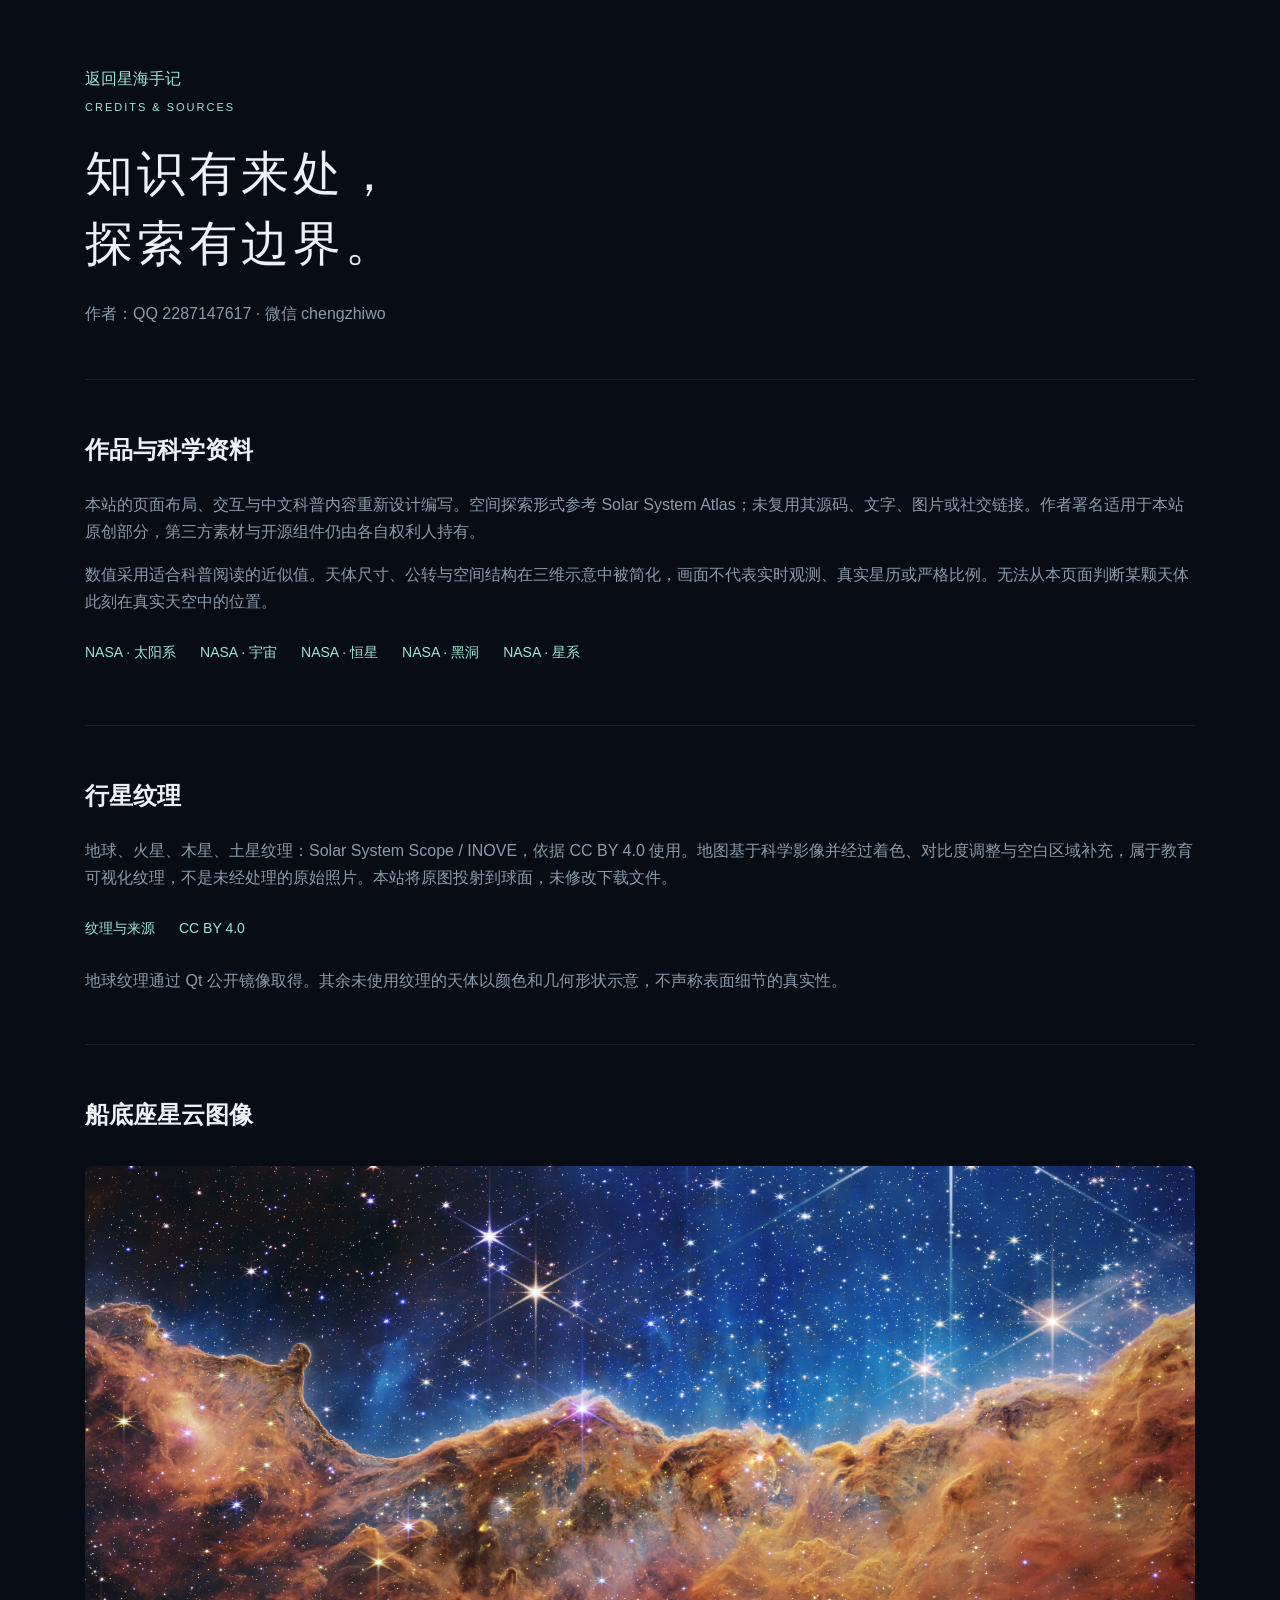
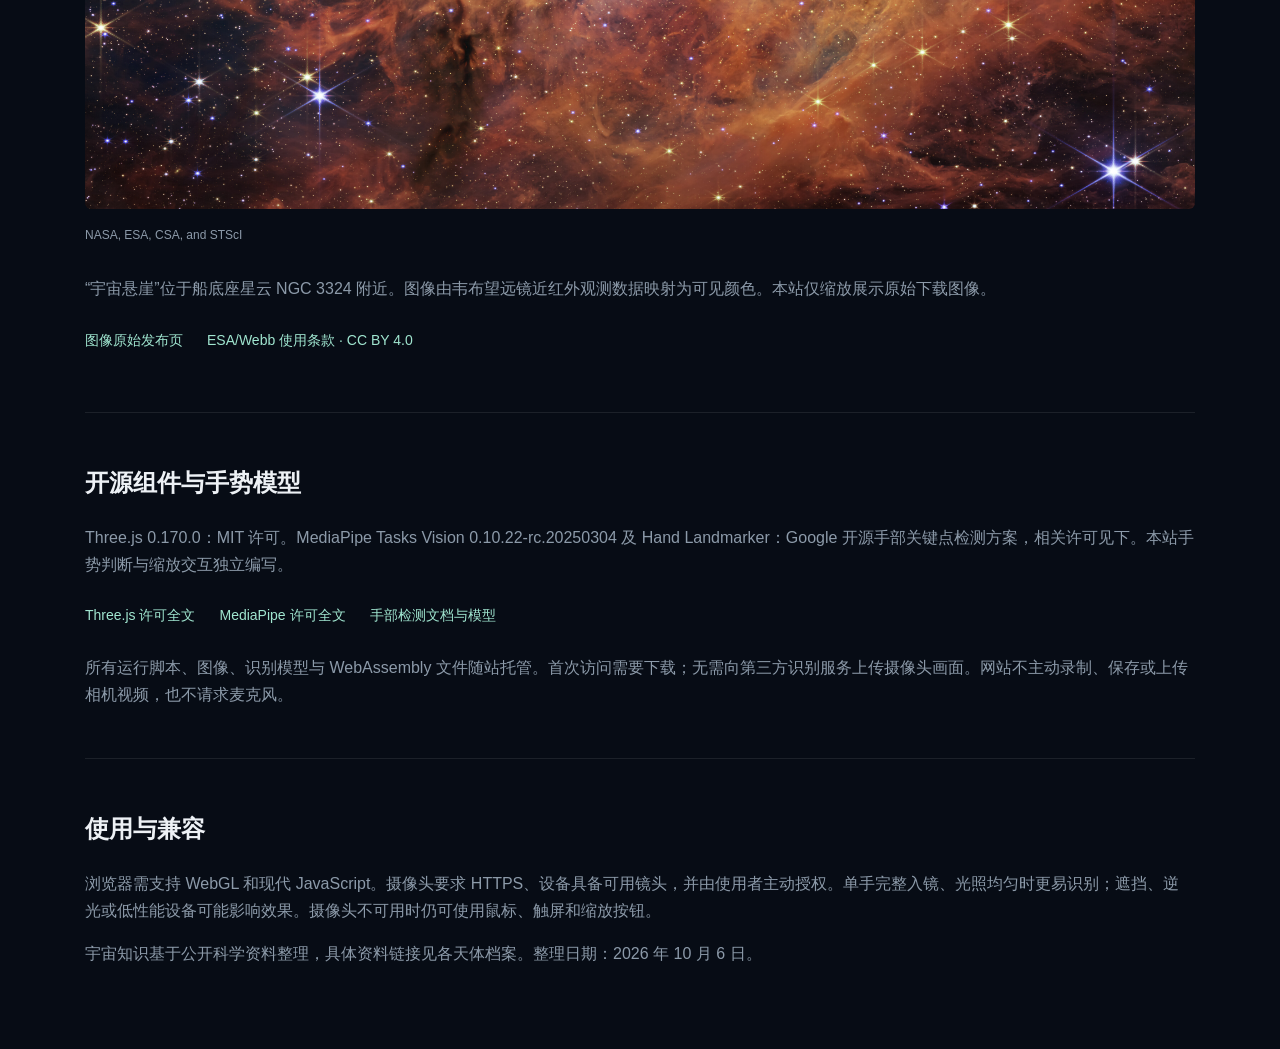
==== credits.html @ a7c23c56 "Publish Xinghai original universe explorer" ====
<!doctype html><html lang="zh-CN"><head><meta charset="utf-8"><meta name="viewport" content="width=device-width,initial-scale=1"><title>资料与许可 · 星海手记</title><link rel="stylesheet" href="./style.css"><link rel="stylesheet" href="./refinements.css"></head><body><main class="page"><a href="./">返回星海手记</a><div class="page-intro"><span class="eyebrow">CREDITS & SOURCES</span><h1>知识有来处，<br>探索有边界。</h1><p>作者：QQ 2287147617 · 微信 chengzhiwo</p></div><section class="sources"><h2>作品与科学资料</h2><p>本站的页面布局、交互与中文科普内容重新设计编写。空间探索形式参考 Solar System Atlas；未复用其源码、文字、图片或社交链接。作者署名适用于本站原创部分，第三方素材与开源组件仍由各自权利人持有。</p><p>数值采用适合科普阅读的近似值。天体尺寸、公转与空间结构在三维示意中被简化，画面不代表实时观测、真实星历或严格比例。无法从本页面判断某颗天体此刻在真实天空中的位置。</p><a href="https://science.nasa.gov/solar-system/" target="_blank" rel="noopener">NASA · 太阳系</a><a href="https://science.nasa.gov/universe/" target="_blank" rel="noopener">NASA · 宇宙</a><a href="https://science.nasa.gov/universe/stars/" target="_blank" rel="noopener">NASA · 恒星</a><a href="https://science.nasa.gov/universe/black-holes/" target="_blank" rel="noopener">NASA · 黑洞</a><a href="https://science.nasa.gov/universe/galaxies/" target="_blank" rel="noopener">NASA · 星系</a></section><section class="sources"><h2>行星纹理</h2><p>地球、火星、木星、土星纹理：Solar System Scope / INOVE，依据 CC BY 4.0 使用。地图基于科学影像并经过着色、对比度调整与空白区域补充，属于教育可视化纹理，不是未经处理的原始照片。本站将原图投射到球面，未修改下载文件。</p><a href="https://www.solarsystemscope.com/textures/" target="_blank" rel="noopener">纹理与来源</a><a href="https://creativecommons.org/licenses/by/4.0/" target="_blank" rel="noopener">CC BY 4.0</a><p>地球纹理通过 Qt 公开镜像取得。其余未使用纹理的天体以颜色和几何形状示意，不声称表面细节的真实性。</p></section><section class="sources"><h2>船底座星云图像</h2><figure class="nebula-photo"><img src="./assets/carina.jpg" alt="韦布近红外观测的宇宙悬崖" loading="lazy"><figcaption>NASA, ESA, CSA, and STScI</figcaption></figure><p>“宇宙悬崖”位于船底座星云 NGC 3324 附近。图像由韦布望远镜近红外观测数据映射为可见颜色。本站仅缩放展示原始下载图像。</p><a href="https://esawebb.org/images/weic2205a/" target="_blank" rel="noopener">图像原始发布页</a><a href="https://esawebb.org/copyright/" target="_blank" rel="noopener">ESA/Webb 使用条款 · CC BY 4.0</a></section><section class="sources"><h2>开源组件与手势模型</h2><p>Three.js 0.170.0：MIT 许可。MediaPipe Tasks Vision 0.10.22-rc.20250304 及 Hand Landmarker：Google 开源手部关键点检测方案，相关许可见下。本站手势判断与缩放交互独立编写。</p><a href="./vendor/THREE-LICENSE.txt">Three.js 许可全文</a><a href="./vendor/MEDIAPIPE-LICENSE.txt">MediaPipe 许可全文</a><a href="https://ai.google.dev/edge/mediapipe/solutions/vision/hand_landmarker" target="_blank" rel="noopener">手部检测文档与模型</a><p>所有运行脚本、图像、识别模型与 WebAssembly 文件随站托管。首次访问需要下载；无需向第三方识别服务上传摄像头画面。网站不主动录制、保存或上传相机视频，也不请求麦克风。</p></section><section class="sources"><h2>使用与兼容</h2><p>浏览器需支持 WebGL 和现代 JavaScript。摄像头要求 HTTPS、设备具备可用镜头，并由使用者主动授权。单手完整入镜、光照均匀时更易识别；遮挡、逆光或低性能设备可能影响效果。摄像头不可用时仍可使用鼠标、触屏和缩放按钮。</p><p>宇宙知识基于公开科学资料整理，具体资料链接见各天体档案。整理日期：2026 年 10 月 6 日。</p></section></main></body></html>
---- style.css ----
@import url('data:text/css,');
:root{color-scheme:dark;--bg:#070c15;--panel:#0b1320;--line:#ffffff16;--text:#edf1f5;--muted:#8c9aa9;--mint:#a0e6d0;--serif:Georgia,'Songti SC','SimSun',serif}*{box-sizing:border-box}body{margin:0;background:var(--bg);color:var(--text);font:16px/1.7 'Segoe UI','Microsoft YaHei',sans-serif}button,input{font:inherit}button,a{touch-action:manipulation}button{cursor:pointer;color:inherit;border:0;background:none}a{color:var(--mint);text-decoration:none}button:focus-visible,a:focus-visible,input:focus-visible{outline:2px solid var(--mint);outline-offset:5px}button:hover{color:var(--mint)}button:disabled{opacity:.55;cursor:wait}[hidden]{display:none!important}.skip{position:fixed;left:20px;top:-100px;z-index:30;background:#173f3b;padding:10px}.skip:focus{top:10px}header{height:94px;display:flex;align-items:center;justify-content:space-between;padding:0 3.3%;border-bottom:1px solid var(--line);gap:24px}.brand{display:flex;align-items:center;gap:14px;color:var(--text);font-size:21px;letter-spacing:3px;font-weight:600}.brand-icon{font-size:43px;color:var(--mint);font-weight:400}.brand small{display:block;letter-spacing:2px;font-size:10px;color:var(--muted);line-height:1.2}.brand:hover{color:var(--mint)}nav{display:flex;align-self:stretch;gap:34px}.nav{position:relative;padding:0 4px;font-size:14px;color:var(--muted)}.nav.active{color:var(--mint)}.nav.active:after{content:'';position:absolute;bottom:0;left:0;right:0;height:2px;background:var(--mint)}.quiet{font-size:14px;color:var(--muted)}.quiet span{padding-left:12px}.view{display:none}.view.active{display:block}.explorer{display:grid;grid-template-columns:185px minmax(300px,1fr) 295px;min-height:660px;height:calc(100svh - 199px);max-height:880px}.chapters{padding:35px 20px 28px 28px;border-right:1px solid var(--line);display:flex;flex-direction:column}.eyebrow{font-size:11px;letter-spacing:2px;color:var(--muted);font-weight:500}.chapters>.eyebrow{padding:0 6px;margin-bottom:24px}.chapter{text-align:left;padding:16px 12px;margin:2px -6px;border-left:2px solid transparent;font-size:15px}.chapter>span{display:block;font:12px/2 monospace;color:#607386}.chapter small{display:block;color:var(--muted);font-size:11px;padding-top:5px}.chapter.active{color:var(--mint);border-left-color:var(--mint);background:linear-gradient(90deg,#a0e6d009,transparent)}.side-foot{margin-top:auto;padding:40px 0 0 6px}.side-foot p{color:var(--muted);font-size:12px;line-height:2}.side-foot .eyebrow{font-size:8px;letter-spacing:1px}.tiny-orbit{color:var(--mint);font-size:28px}.universe{position:relative;min-width:0;overflow:hidden;background:radial-gradient(ellipse at 50% 45%,#14223966,transparent 70%)}#space{position:absolute;inset:0;touch-action:none}#space canvas{width:100%;height:100%;display:block}#sceneLoading{position:absolute;inset:40% 0;text-align:center;color:var(--muted);font-size:14px}.scene-top{position:absolute;top:30px;left:30px;right:30px;z-index:2;display:flex;justify-content:space-between;gap:14px;pointer-events:none}.model-tag{font-size:10px;color:#798b9b}.scene-title{position:absolute;left:34px;bottom:116px;pointer-events:none;z-index:2}.scene-title .eyebrow{color:var(--mint);font-size:12px;letter-spacing:5px}.scene-title h1{font:48px/1.3 var(--serif);letter-spacing:8px;margin:10px 0 14px}.scene-title p{font-size:13px;color:#9dabb9;margin:0;max-width:380px}.scene-controls{position:absolute;bottom:53px;left:34px;display:flex;align-items:center;gap:10px;border:1px solid #ffffff20;background:#08101dd9;border-radius:7px;padding:6px 8px;font-size:12px}.scene-controls button{padding:3px 10px;font-size:12px}.scene-controls button:first-child,.scene-controls button:nth-child(3){font-size:20px;line-height:1}.scene-controls span{color:var(--muted);font-family:monospace}.scene-controls .divider{height:16px;width:1px;background:var(--line);margin:0 2px}.scene-hint{position:absolute;bottom:23px;left:34px;font-size:10px;color:#667788}.details{padding:32px 28px 24px 24px;border-left:1px solid var(--line);display:flex;flex-direction:column;background:#0a111a88}.detail-heading{display:flex;justify-content:space-between;color:var(--muted);font-size:10px}.details h2{font:24px/1.6 var(--serif);margin:24px 0 12px;letter-spacing:1px}.details>p{font-size:13px;line-height:1.95;color:var(--muted);margin:0 0 18px}.facts{display:grid;gap:0}.fact{padding:10px 0;border-bottom:1px solid var(--line);display:flex;align-items:center;justify-content:space-between;gap:16px}.fact span{font-size:11px;color:var(--muted)}.fact strong{font-size:16px;font-weight:400;font-family:Georgia,'Microsoft YaHei',serif}.text-link{font-size:12px;color:var(--mint);padding:18px 0;text-align:left;display:flex;justify-content:space-between}.gesture-card{border:1px solid #a0e6d025;padding:18px 16px;margin-top:auto;border-radius:8px;background:linear-gradient(130deg,#15312e55,#0b1420)}.gesture-title{display:flex;gap:8px;align-items:center}.gesture-title>span:first-child{font-size:18px}.gesture-title strong{font-size:12px;font-weight:500}.badge{font-size:9px;color:var(--mint);margin-left:auto;border:1px solid #a0e6d030;border-radius:3px;padding:1px 4px}.gesture-card p{font-size:11px;line-height:1.9;color:var(--muted);margin:12px 0}.primary{width:100%;border-radius:4px;background:var(--mint);color:#102920;padding:11px;font-size:12px;font-weight:600;transition:background .2s}.primary:hover{background:#c1f5e5;color:#081611}.gesture-card small{display:block;text-align:center;font-size:9px;color:#778b8d;margin-top:10px}.object-dock{display:flex;align-items:center;gap:25px;height:105px;border-top:1px solid var(--line);border-bottom:1px solid var(--line);padding:0 35px}.dock-label{font-size:11px;color:var(--muted);min-width:120px}.object-dock>div{display:flex;gap:9px;overflow-x:auto;scrollbar-width:thin;flex:1;padding:10px 0}.object-btn{display:flex;align-items:center;gap:12px;padding:12px 16px;white-space:nowrap;border:1px solid transparent;border-radius:6px;font-size:13px;color:#9cabbc}.object-btn.active{background:#15232d;border-color:#a0e6d02a;color:var(--mint)}.object-btn i{width:21px;height:21px;border-radius:50%;background:var(--body-color);display:block;box-shadow:inset -7px -3px 7px #0009,0 0 12px #ffffff09}.object-btn small{display:block;font:9px/1.5 monospace;color:#61758b;text-align:left;letter-spacing:.5px}.reading{max-width:1200px;margin:auto;padding:62px 45px 72px}.section-label{display:flex;justify-content:space-between;font-size:10px;letter-spacing:2px;color:var(--muted);border-bottom:1px solid var(--line);padding-bottom:22px}.article-head{display:grid;grid-template-columns:1fr 1.4fr;gap:65px;padding:38px 0}.article-head h2{font:34px/1.6 var(--serif);letter-spacing:2px;margin:0}.article-head p{margin:0;color:#a5b2c1;line-height:1.9}.article-columns{display:grid;grid-template-columns:repeat(3,1fr);gap:30px}.article-columns h3{font-size:15px;font-weight:500}.article-columns p{font-size:14px;color:var(--muted);line-height:1.9}.note{border-left:2px solid var(--mint);background:#a0e6d007;padding:16px 22px;margin-top:28px;color:#aebecb;font-size:14px}.article-source{font-size:12px;margin-top:25px;color:var(--muted)}.page{max-width:1200px;margin:auto;padding:65px 45px}.page-intro .eyebrow{color:var(--mint)}.page-intro h1{font:48px/1.45 var(--serif);letter-spacing:4px;margin:20px 0}.page-intro p{color:var(--muted);line-height:1.9}.timeline-event{display:grid;grid-template-columns:190px 1fr;gap:40px;position:relative;padding:36px 0 36px 24px;border-left:1px solid #a0e6d040;margin-left:10px}.timeline-event:before{content:'';position:absolute;left:-4px;top:50px;width:7px;height:7px;border-radius:50%;background:var(--mint)}.timeline-event time{font:24px/1.6 Georgia,serif;color:var(--mint)}.timeline-event h2{font:24px var(--serif);margin:4px 0 15px}.timeline-event p{color:var(--muted);margin:0;line-height:1.9}.search-label{display:block;color:var(--muted);font-size:13px;margin:35px 0}.search-label input{display:block;margin-top:12px;background:#101c29;border:1px solid var(--line);border-radius:5px;color:white;width:100%;padding:15px 20px;font-size:16px}#knowledgeGrid{display:grid;grid-template-columns:repeat(2,1fr);gap:20px}.knowledge-card{border:1px solid var(--line);padding:27px;border-radius:5px;background:#0c1420}.knowledge-card .eyebrow{color:var(--mint)}.knowledge-card h2{font:24px var(--serif);margin:12px 0 20px}.knowledge-card p{font-size:15px;color:var(--muted);line-height:1.9}.knowledge-card details{font-size:14px;color:#aebecb;border-top:1px solid var(--line);padding-top:15px}.knowledge-card summary{cursor:pointer;color:var(--mint)}.sources{margin-top:50px;border-top:1px solid var(--line);padding-top:30px}.sources p{color:var(--muted)}.sources a{display:inline-block;margin:10px 24px 10px 0;font-size:14px}footer{border-top:1px solid var(--line);padding:30px 3.3%;display:flex;justify-content:space-between;gap:24px;font-size:12px;color:var(--muted)}footer small{padding-left:20px;font-size:11px}footer i{padding:0 15px;color:#42596c}dialog{background:#0d1724;color:var(--text);border:1px solid #a0e6d033;border-radius:12px;padding:38px;width:min(560px,calc(100vw - 32px));max-height:90svh;overflow:auto;box-shadow:0 30px 150px #000b}dialog::backdrop{background:#000b;backdrop-filter:blur(8px)}dialog h2{font:30px var(--serif);margin:18px 0}dialog p{color:var(--muted);font-size:14px;line-height:1.9}dialog small{display:block;font-size:11px;color:var(--muted);margin-top:15px}.close{position:absolute;top:12px;right:16px;font-size:25px}.camera-preview{position:relative;aspect-ratio:4/3;background:#050a10;border:1px solid var(--line);border-radius:6px;overflow:hidden}.camera-preview video,.camera-preview canvas{position:absolute;inset:0;width:100%;height:100%;object-fit:cover;transform:scaleX(-1)}#cameraStatus{position:absolute;bottom:12px;left:12px;right:12px;background:#050a10c9;padding:8px 12px;font-size:12px;color:var(--mint);border-radius:4px}.gesture-instructions{display:flex;flex-wrap:wrap;gap:15px;font-size:11px;color:var(--muted);margin:15px 0}#cameraPill{position:fixed;bottom:18px;right:18px;background:#a0e6d0;color:#102920;padding:12px 20px;border-radius:40px;z-index:8;font-size:12px}#toast{position:fixed;bottom:26px;left:50%;transform:translateX(-50%);background:#1c3441;padding:12px 25px;border-radius:6px;z-index:20;display:none;font-size:13px;max-width:90vw}.fallback-image{position:absolute;width:70%;height:50%;object-fit:contain;left:15%;top:10%;opacity:.8}.fallback-message{position:absolute;top:60%;left:10%;right:10%;font-size:13px;color:var(--muted)}@media(min-width:1600px){.explorer{grid-template-columns:220px minmax(300px,1fr) 340px}.details{padding:40px 34px}.details>p{font-size:15px}.fact{padding:15px 0}.gesture-card p{font-size:13px}.scene-title h1{font-size:60px}}@media(max-width:1100px){header{padding:0 24px}.explorer{grid-template-columns:145px minmax(250px,1fr) 260px}.chapters{padding-left:18px;padding-right:12px}.details{padding:25px 18px}.scene-top{left:22px;right:20px;display:block}.model-tag{display:block;margin-top:7px}.scene-title{left:24px}.scene-title h1{font-size:40px}.scene-title p{max-width:260px;font-size:12px}.scene-controls,.scene-hint{left:24px}.badge{display:none}.object-dock{padding:0 20px;gap:12px}.dock-label{min-width:110px}nav{gap:22px}}@media(max-width:780px){header{height:auto;min-height:84px;padding:16px 18px;flex-wrap:wrap;gap:15px}.brand{font-size:18px}.brand-icon{font-size:33px}.brand small{font-size:8px}header nav{order:3;flex-basis:100%;height:40px;justify-content:space-between;gap:15px}.nav{font-size:13px;padding:5px 12px}#aboutBtn{font-size:12px}.explorer{display:flex;flex-wrap:wrap;height:auto;max-height:none;min-height:0}.chapters{order:0;width:100%;flex-direction:row;align-items:stretch;justify-content:space-between;padding:10px 14px;border-right:0;border-bottom:1px solid var(--line)}.chapters>.eyebrow,.side-foot{display:none}.chapter{font-size:12px;padding:8px 10px;margin:0;border-left:0;border-bottom:2px solid transparent}.chapter>span{display:inline;margin-right:7px;font-size:10px}.chapter small{display:none}.chapter.active{border-bottom-color:var(--mint)}.universe{order:1;width:100%;height:590px}.details{order:2;width:100%;border-left:0;border-top:1px solid var(--line);padding:26px 22px;display:block}.details h2{margin-top:15px}.details>p{font-size:14px}.facts{grid-template-columns:repeat(3,1fr);gap:15px}.fact{display:block}.fact span,.fact strong{display:block}.fact strong{margin-top:5px;font-size:17px}.gesture-card{margin-top:10px;padding:20px}.gesture-title strong{font-size:15px}.gesture-card p{font-size:13px}.gesture-card .primary{font-size:14px}.gesture-card small{font-size:11px}.badge{display:block}.object-dock{height:100px;padding:0 15px;position:relative}.dock-label{display:none}.object-btn{padding:12px}.scene-title{bottom:115px;left:24px}.scene-title h1{font-size:43px}.scene-title p{max-width:320px}.scene-controls{font-size:14px}.scene-controls button{font-size:13px}.scene-hint{font-size:11px}.reading{padding:35px 23px}.article-head{grid-template-columns:1fr;gap:20px;padding:28px 0}.article-head h2{font-size:28px}.article-columns{grid-template-columns:1fr;gap:6px}.article-columns p{font-size:15px}.page{padding:35px 23px}.page-intro h1{font-size:35px}.timeline-event{grid-template-columns:1fr;gap:8px;padding:30px 0 30px 22px}.timeline-event:before{top:44px}.timeline-event time{font-size:20px}#knowledgeGrid{grid-template-columns:1fr}.knowledge-card{padding:23px}footer{flex-direction:column;padding:25px 23px;gap:12px}footer small{display:block;padding:7px 0 0}footer i{padding:0 5px}dialog{padding:30px 24px}.gesture-instructions{gap:10px}.section-label{font-size:9px}}@media(prefers-reduced-motion:reduce){*{scroll-behavior:auto!important;transition:none!important}}
---- refinements.css ----
.nebula-photo{margin:30px 0}.nebula-photo img{width:100%;height:auto;border-radius:6px}.nebula-photo figcaption{font-size:12px;color:var(--muted);margin-top:8px}.details>p{font-size:14px}.fact span{font-size:12px}.gesture-title strong{font-size:14px}.gesture-card p{font-size:13px}.gesture-card .primary{font-size:14px}.text-link{font-size:14px}.object-btn{font-size:14px}.chapter small{font-size:12px}.article-columns p{font-size:16px}.gesture-card small{font-size:11px}.scene-title p{font-size:14px}.scene-controls button{font-size:14px}.badge{display:none}.details h2{font-size:23px}.knowledge-card p{font-size:16px}.camera-preview video{object-fit:fill}@media(max-width:780px){.fact strong{font-size:16px}.scene-title p{font-size:13px}.scene-controls button{font-size:13px}}
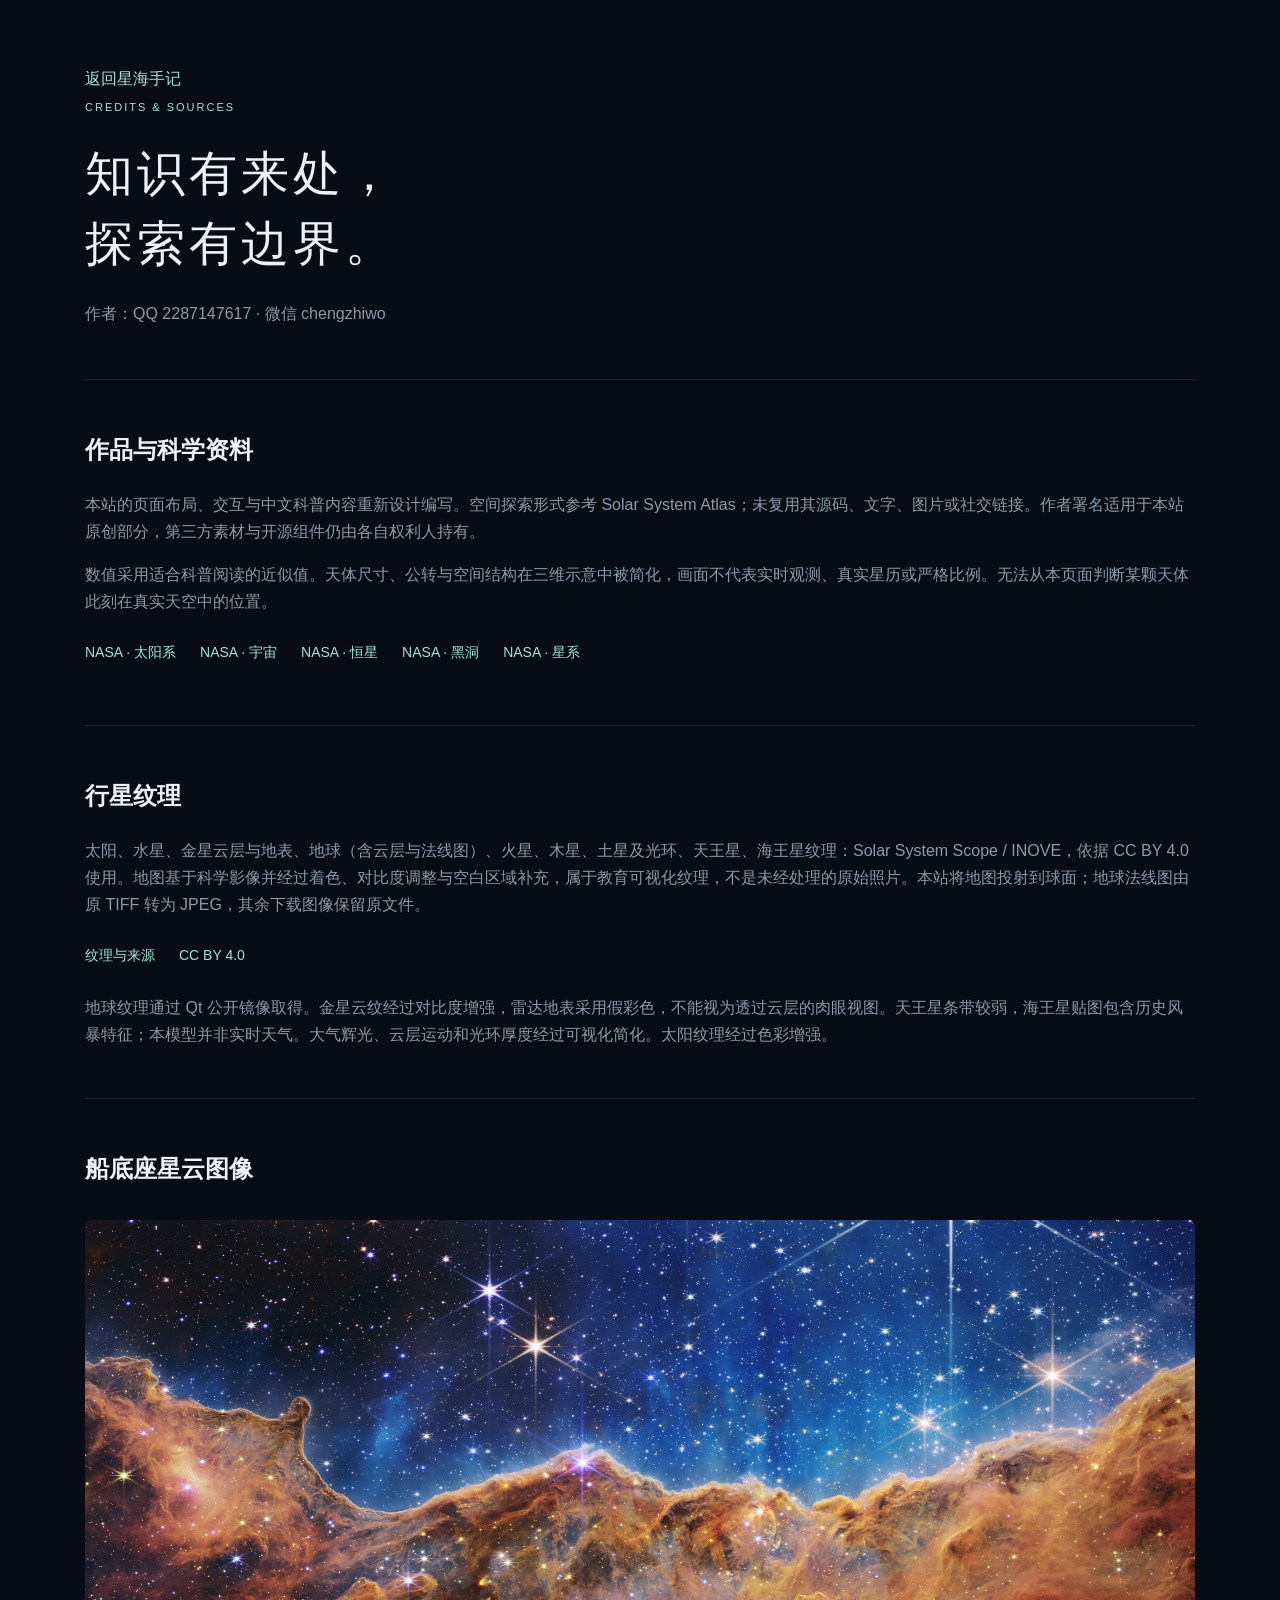
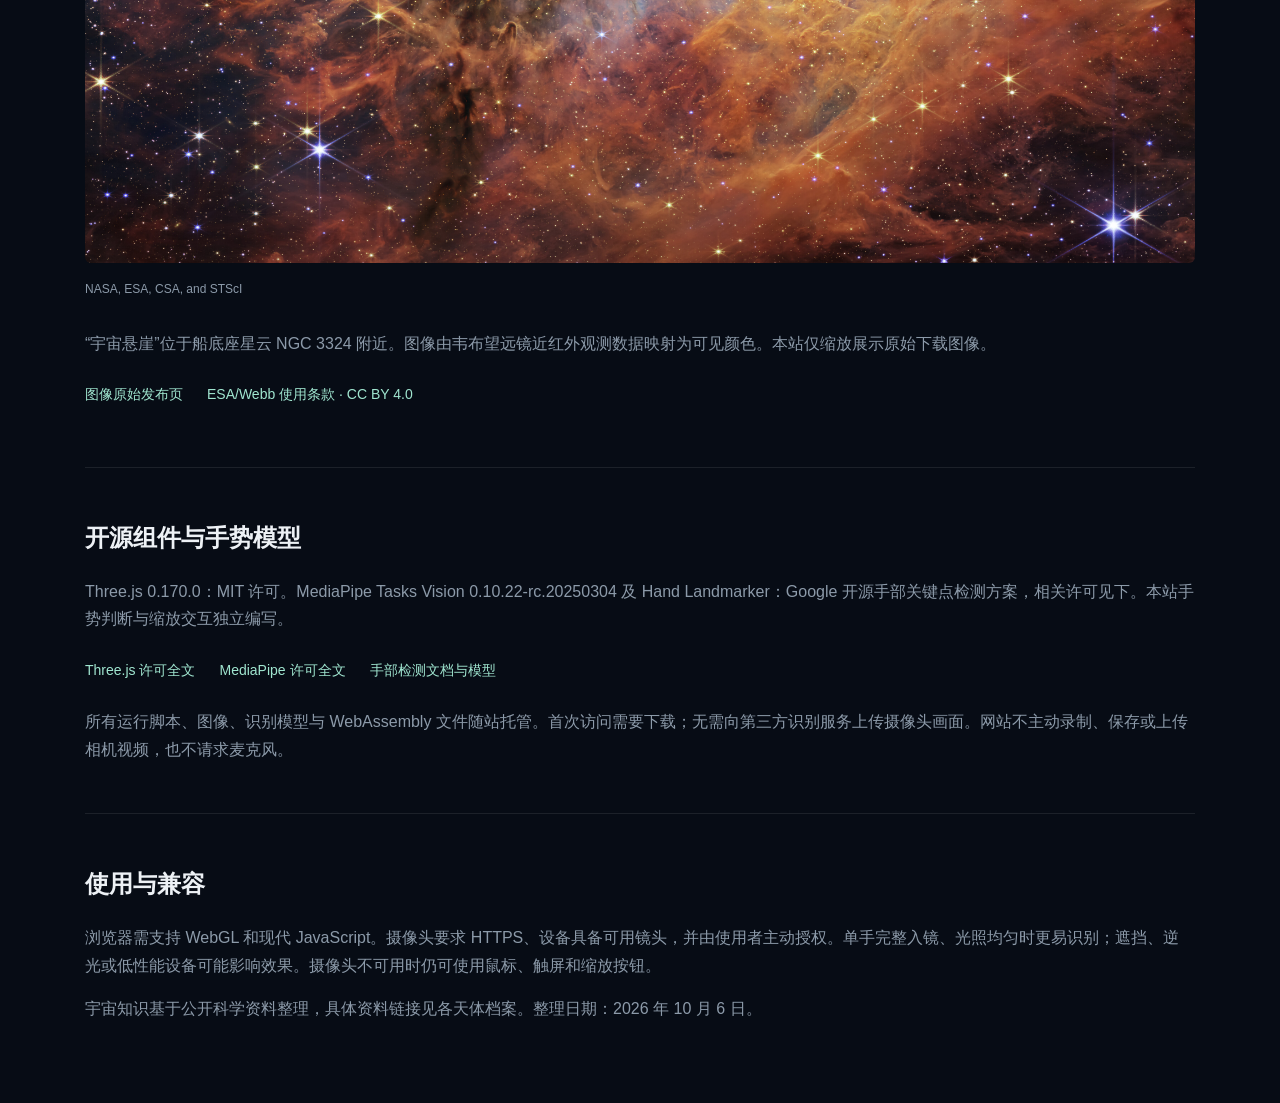
==== commit aa3708be: "Enrich all planets with observation-based maps, atmosphere, clouds and Venus radar view" ====
--- a/credits.html
+++ b/credits.html
@@ -1 +1 @@
-<!doctype html><html lang="zh-CN"><head><meta charset="utf-8"><meta name="viewport" content="width=device-width,initial-scale=1"><title>资料与许可 · 星海手记</title><link rel="stylesheet" href="./style.css"><link rel="stylesheet" href="./refinements.css"></head><body><main class="page"><a href="./">返回星海手记</a><div class="page-intro"><span class="eyebrow">CREDITS & SOURCES</span><h1>知识有来处，<br>探索有边界。</h1><p>作者：QQ 2287147617 · 微信 chengzhiwo</p></div><section class="sources"><h2>作品与科学资料</h2><p>本站的页面布局、交互与中文科普内容重新设计编写。空间探索形式参考 Solar System Atlas；未复用其源码、文字、图片或社交链接。作者署名适用于本站原创部分，第三方素材与开源组件仍由各自权利人持有。</p><p>数值采用适合科普阅读的近似值。天体尺寸、公转与空间结构在三维示意中被简化，画面不代表实时观测、真实星历或严格比例。无法从本页面判断某颗天体此刻在真实天空中的位置。</p><a href="https://science.nasa.gov/solar-system/" target="_blank" rel="noopener">NASA · 太阳系</a><a href="https://science.nasa.gov/universe/" target="_blank" rel="noopener">NASA · 宇宙</a><a href="https://science.nasa.gov/universe/stars/" target="_blank" rel="noopener">NASA · 恒星</a><a href="https://science.nasa.gov/universe/black-holes/" target="_blank" rel="noopener">NASA · 黑洞</a><a href="https://science.nasa.gov/universe/galaxies/" target="_blank" rel="noopener">NASA · 星系</a></section><section class="sources"><h2>行星纹理</h2><p>地球、火星、木星、土星纹理：Solar System Scope / INOVE，依据 CC BY 4.0 使用。地图基于科学影像并经过着色、对比度调整与空白区域补充，属于教育可视化纹理，不是未经处理的原始照片。本站将原图投射到球面，未修改下载文件。</p><a href="https://www.solarsystemscope.com/textures/" target="_blank" rel="noopener">纹理与来源</a><a href="https://creativecommons.org/licenses/by/4.0/" target="_blank" rel="noopener">CC BY 4.0</a><p>地球纹理通过 Qt 公开镜像取得。其余未使用纹理的天体以颜色和几何形状示意，不声称表面细节的真实性。</p></section><section class="sources"><h2>船底座星云图像</h2><figure class="nebula-photo"><img src="./assets/carina.jpg" alt="韦布近红外观测的宇宙悬崖" loading="lazy"><figcaption>NASA, ESA, CSA, and STScI</figcaption></figure><p>“宇宙悬崖”位于船底座星云 NGC 3324 附近。图像由韦布望远镜近红外观测数据映射为可见颜色。本站仅缩放展示原始下载图像。</p><a href="https://esawebb.org/images/weic2205a/" target="_blank" rel="noopener">图像原始发布页</a><a href="https://esawebb.org/copyright/" target="_blank" rel="noopener">ESA/Webb 使用条款 · CC BY 4.0</a></section><section class="sources"><h2>开源组件与手势模型</h2><p>Three.js 0.170.0：MIT 许可。MediaPipe Tasks Vision 0.10.22-rc.20250304 及 Hand Landmarker：Google 开源手部关键点检测方案，相关许可见下。本站手势判断与缩放交互独立编写。</p><a href="./vendor/THREE-LICENSE.txt">Three.js 许可全文</a><a href="./vendor/MEDIAPIPE-LICENSE.txt">MediaPipe 许可全文</a><a href="https://ai.google.dev/edge/mediapipe/solutions/vision/hand_landmarker" target="_blank" rel="noopener">手部检测文档与模型</a><p>所有运行脚本、图像、识别模型与 WebAssembly 文件随站托管。首次访问需要下载；无需向第三方识别服务上传摄像头画面。网站不主动录制、保存或上传相机视频，也不请求麦克风。</p></section><section class="sources"><h2>使用与兼容</h2><p>浏览器需支持 WebGL 和现代 JavaScript。摄像头要求 HTTPS、设备具备可用镜头，并由使用者主动授权。单手完整入镜、光照均匀时更易识别；遮挡、逆光或低性能设备可能影响效果。摄像头不可用时仍可使用鼠标、触屏和缩放按钮。</p><p>宇宙知识基于公开科学资料整理，具体资料链接见各天体档案。整理日期：2026 年 10 月 6 日。</p></section></main></body></html>
+<!doctype html><html lang="zh-CN"><head><meta charset="utf-8"><meta name="viewport" content="width=device-width,initial-scale=1"><title>资料与许可 · 星海手记</title><link rel="stylesheet" href="./style.css"><link rel="stylesheet" href="./refinements.css"></head><body><main class="page"><a href="./">返回星海手记</a><div class="page-intro"><span class="eyebrow">CREDITS & SOURCES</span><h1>知识有来处，<br>探索有边界。</h1><p>作者：QQ 2287147617 · 微信 chengzhiwo</p></div><section class="sources"><h2>作品与科学资料</h2><p>本站的页面布局、交互与中文科普内容重新设计编写。空间探索形式参考 Solar System Atlas；未复用其源码、文字、图片或社交链接。作者署名适用于本站原创部分，第三方素材与开源组件仍由各自权利人持有。</p><p>数值采用适合科普阅读的近似值。天体尺寸、公转与空间结构在三维示意中被简化，画面不代表实时观测、真实星历或严格比例。无法从本页面判断某颗天体此刻在真实天空中的位置。</p><a href="https://science.nasa.gov/solar-system/" target="_blank" rel="noopener">NASA · 太阳系</a><a href="https://science.nasa.gov/universe/" target="_blank" rel="noopener">NASA · 宇宙</a><a href="https://science.nasa.gov/universe/stars/" target="_blank" rel="noopener">NASA · 恒星</a><a href="https://science.nasa.gov/universe/black-holes/" target="_blank" rel="noopener">NASA · 黑洞</a><a href="https://science.nasa.gov/universe/galaxies/" target="_blank" rel="noopener">NASA · 星系</a></section><section class="sources"><h2>行星纹理</h2><p>太阳、水星、金星云层与地表、地球（含云层与法线图）、火星、木星、土星及光环、天王星、海王星纹理：Solar System Scope / INOVE，依据 CC BY 4.0 使用。地图基于科学影像并经过着色、对比度调整与空白区域补充，属于教育可视化纹理，不是未经处理的原始照片。本站将地图投射到球面；地球法线图由原 TIFF 转为 JPEG，其余下载图像保留原文件。</p><a href="https://www.solarsystemscope.com/textures/" target="_blank" rel="noopener">纹理与来源</a><a href="https://creativecommons.org/licenses/by/4.0/" target="_blank" rel="noopener">CC BY 4.0</a><p>地球纹理通过 Qt 公开镜像取得。金星云纹经过对比度增强，雷达地表采用假彩色，不能视为透过云层的肉眼视图。天王星条带较弱，海王星贴图包含历史风暴特征；本模型并非实时天气。大气辉光、云层运动和光环厚度经过可视化简化。太阳纹理经过色彩增强。</p></section><section class="sources"><h2>船底座星云图像</h2><figure class="nebula-photo"><img src="./assets/carina.jpg" alt="韦布近红外观测的宇宙悬崖" loading="lazy"><figcaption>NASA, ESA, CSA, and STScI</figcaption></figure><p>“宇宙悬崖”位于船底座星云 NGC 3324 附近。图像由韦布望远镜近红外观测数据映射为可见颜色。本站仅缩放展示原始下载图像。</p><a href="https://esawebb.org/images/weic2205a/" target="_blank" rel="noopener">图像原始发布页</a><a href="https://esawebb.org/copyright/" target="_blank" rel="noopener">ESA/Webb 使用条款 · CC BY 4.0</a></section><section class="sources"><h2>开源组件与手势模型</h2><p>Three.js 0.170.0：MIT 许可。MediaPipe Tasks Vision 0.10.22-rc.20250304 及 Hand Landmarker：Google 开源手部关键点检测方案，相关许可见下。本站手势判断与缩放交互独立编写。</p><a href="./vendor/THREE-LICENSE.txt">Three.js 许可全文</a><a href="./vendor/MEDIAPIPE-LICENSE.txt">MediaPipe 许可全文</a><a href="https://ai.google.dev/edge/mediapipe/solutions/vision/hand_landmarker" target="_blank" rel="noopener">手部检测文档与模型</a><p>所有运行脚本、图像、识别模型与 WebAssembly 文件随站托管。首次访问需要下载；无需向第三方识别服务上传摄像头画面。网站不主动录制、保存或上传相机视频，也不请求麦克风。</p></section><section class="sources"><h2>使用与兼容</h2><p>浏览器需支持 WebGL 和现代 JavaScript。摄像头要求 HTTPS、设备具备可用镜头，并由使用者主动授权。单手完整入镜、光照均匀时更易识别；遮挡、逆光或低性能设备可能影响效果。摄像头不可用时仍可使用鼠标、触屏和缩放按钮。</p><p>宇宙知识基于公开科学资料整理，具体资料链接见各天体档案。整理日期：2026 年 10 月 6 日。</p></section></main></body></html>
--- a/refinements.css
+++ b/refinements.css
@@ -1 +1,3 @@
-.nebula-photo{margin:30px 0}.nebula-photo img{width:100%;height:auto;border-radius:6px}.nebula-photo figcaption{font-size:12px;color:var(--muted);margin-top:8px}.details>p{font-size:14px}.fact span{font-size:12px}.gesture-title strong{font-size:14px}.gesture-card p{font-size:13px}.gesture-card .primary{font-size:14px}.text-link{font-size:14px}.object-btn{font-size:14px}.chapter small{font-size:12px}.article-columns p{font-size:16px}.gesture-card small{font-size:11px}.scene-title p{font-size:14px}.scene-controls button{font-size:14px}.badge{display:none}.details h2{font-size:23px}.knowledge-card p{font-size:16px}.camera-preview video{object-fit:fill}@media(max-width:780px){.fact strong{font-size:16px}.scene-title p{font-size:13px}.scene-controls button{font-size:13px}}
+.nebula-photo{margin:30px 0}.nebula-photo img{width:100%;height:auto;border-radius:6px}.nebula-photo figcaption{font-size:12px;color:var(--muted);margin-top:8px}.details>p{font-size:14px}.fact span{font-size:12px}.gesture-title strong{font-size:14px}.gesture-card p{font-size:13px}.gesture-card .primary{font-size:14px}.text-link{font-size:14px}.object-btn{font-size:14px}.chapter small{font-size:12px}.article-columns p{font-size:16px}.gesture-card small{font-size:11px}.scene-title p{font-size:14px}.scene-controls button{font-size:14px}.badge{display:none}.details h2{font-size:23px}.knowledge-card p{font-size:16px}.camera-preview video{object-fit:fill}@media(max-width:780px){.fact strong{font-size:16px}.scene-title p{font-size:13px}.scene-controls button{font-size:13px}}
+
+#appearanceBar{position:absolute;z-index:3;top:72px;left:30px;right:25px;display:flex;align-items:flex-start;flex-direction:column;gap:10px;pointer-events:none}#appearanceLabel{font-size:12px;color:#9aacba;letter-spacing:.4px;text-shadow:0 2px 8px #000}#surfaceBtn{pointer-events:auto;font-size:13px;color:var(--mint);border:1px solid #a0e6d04a;background:#0b1826df;border-radius:5px;padding:7px 13px;backdrop-filter:blur(10px)}#surfaceBtn[aria-pressed=true]{background:#1c363f}@media(max-width:1100px){#appearanceBar{top:90px;left:23px}}@media(max-width:780px){#appearanceBar{top:83px;left:23px}#appearanceLabel{font-size:11px;max-width:280px}}
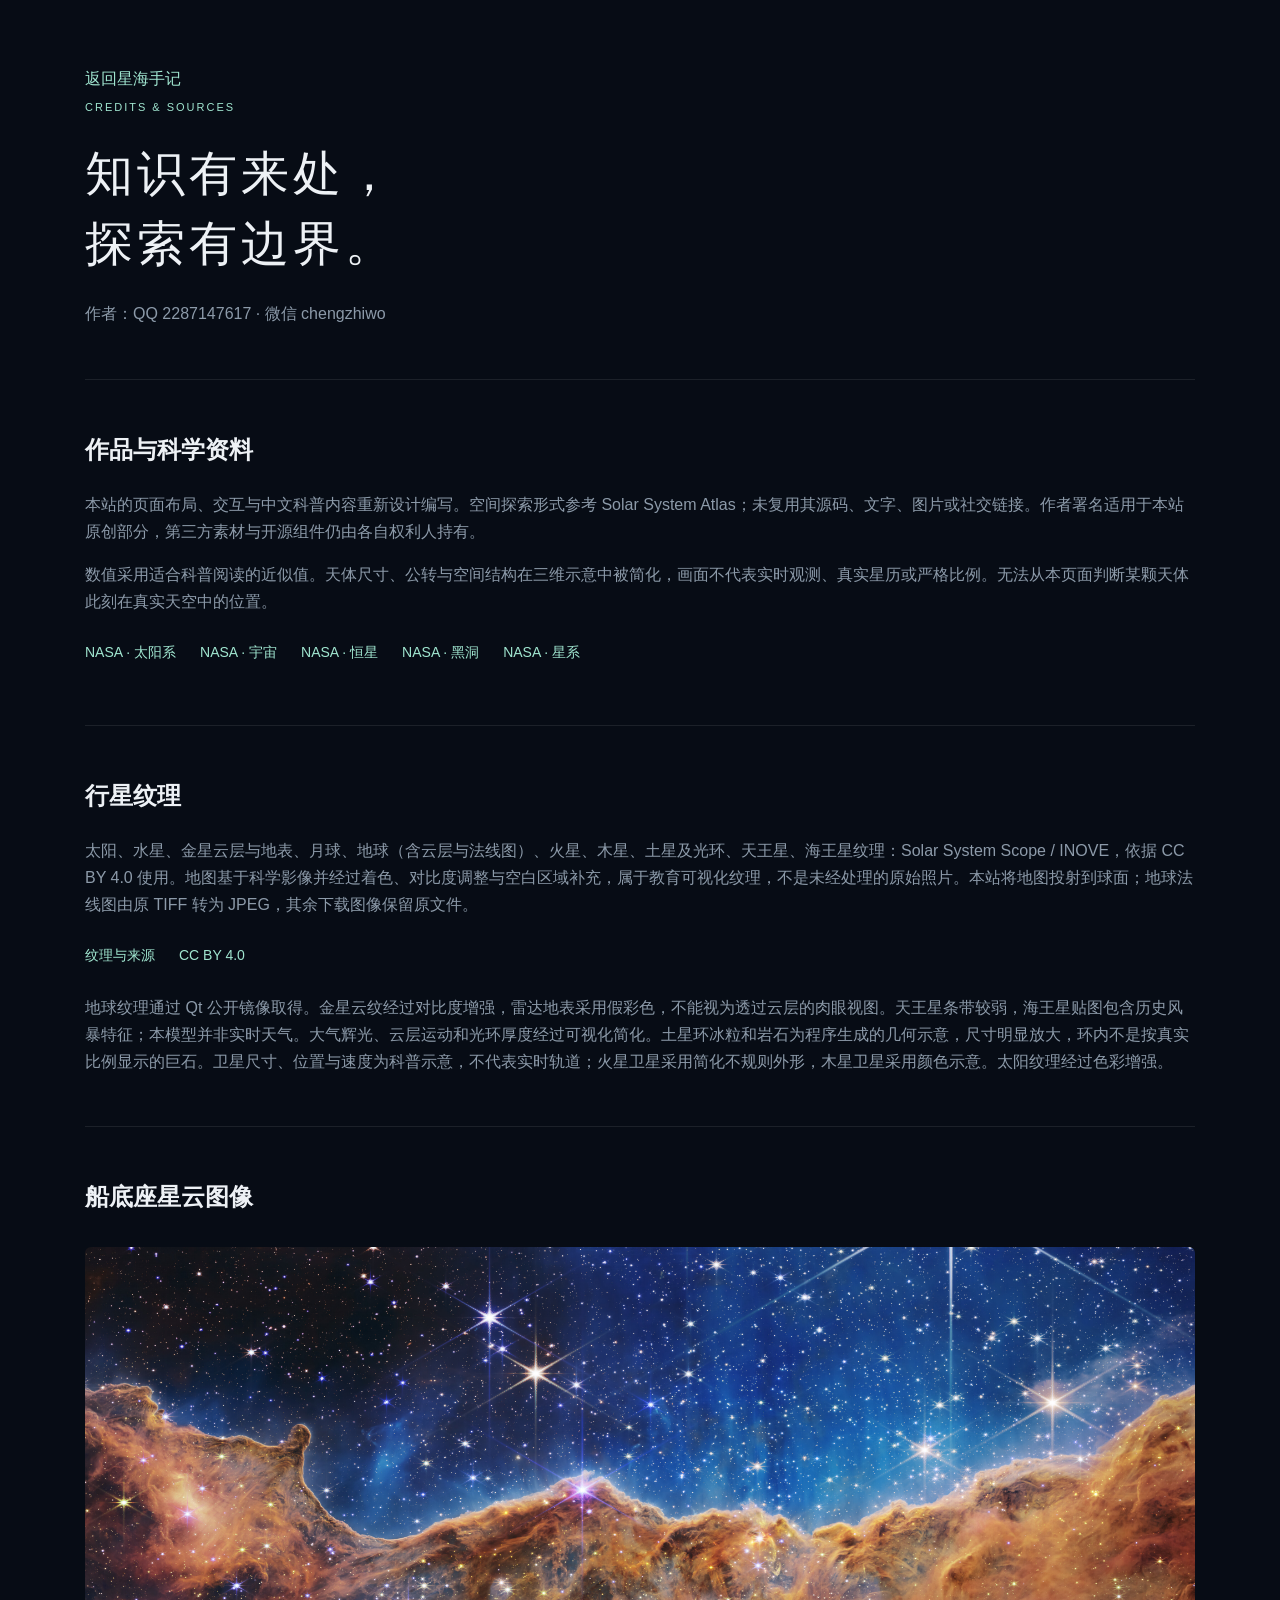
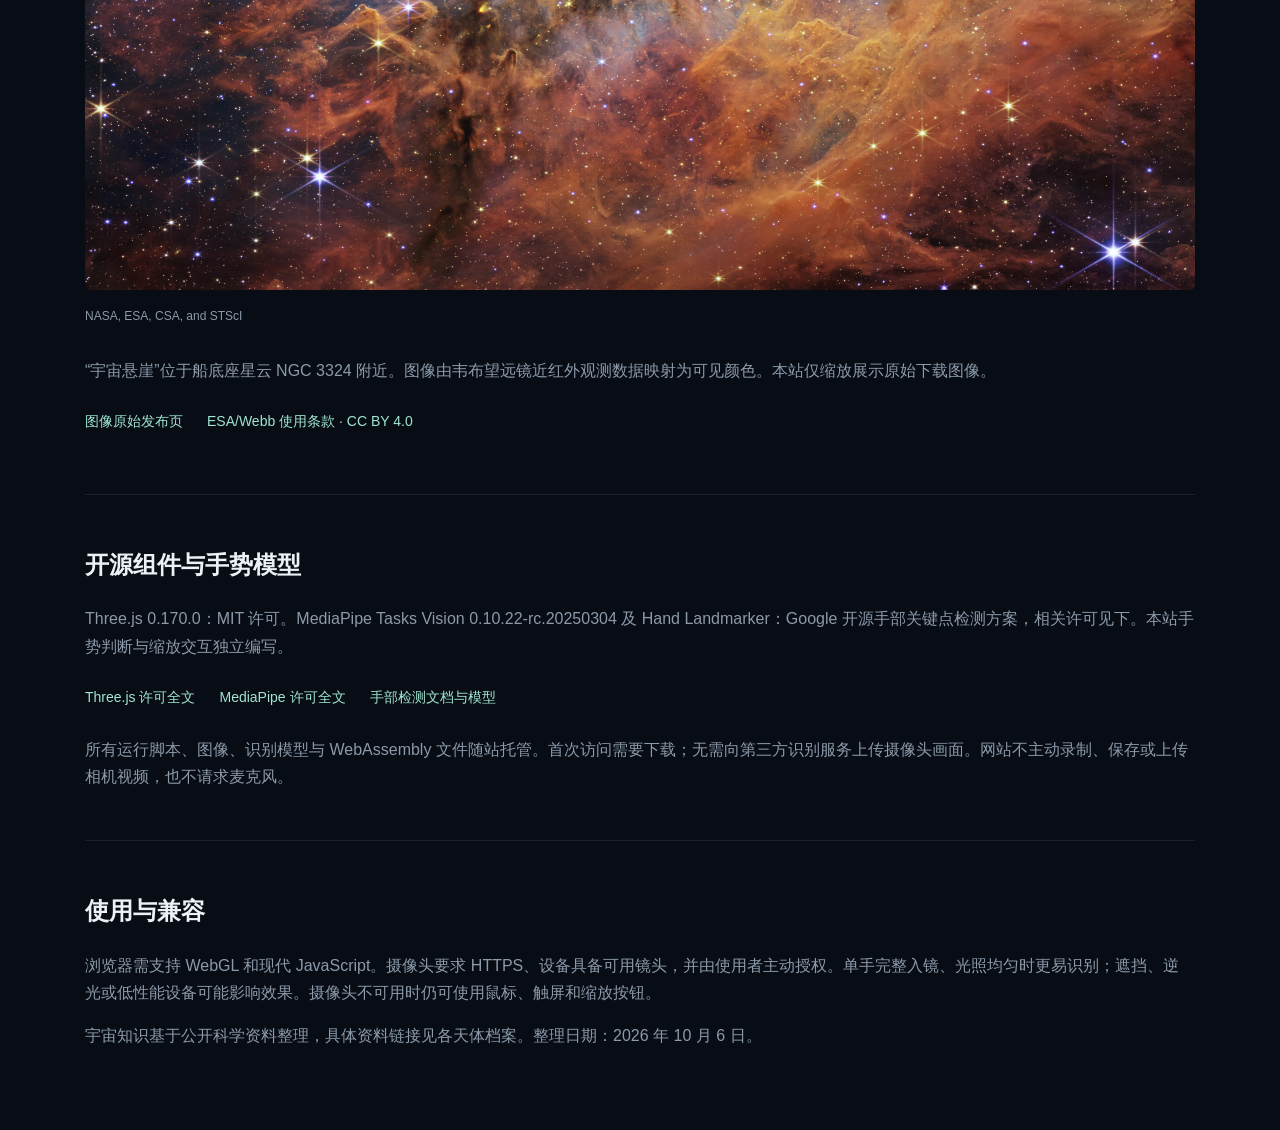
==== commit 37cd2996: "Enrich all planets with observation-based maps, atmosphere, clouds and Venus radar view" ====
--- a/credits.html
+++ b/credits.html
@@ -1 +1 @@
-<!doctype html><html lang="zh-CN"><head><meta charset="utf-8"><meta name="viewport" content="width=device-width,initial-scale=1"><title>资料与许可 · 星海手记</title><link rel="stylesheet" href="./style.css"><link rel="stylesheet" href="./refinements.css"></head><body><main class="page"><a href="./">返回星海手记</a><div class="page-intro"><span class="eyebrow">CREDITS & SOURCES</span><h1>知识有来处，<br>探索有边界。</h1><p>作者：QQ 2287147617 · 微信 chengzhiwo</p></div><section class="sources"><h2>作品与科学资料</h2><p>本站的页面布局、交互与中文科普内容重新设计编写。空间探索形式参考 Solar System Atlas；未复用其源码、文字、图片或社交链接。作者署名适用于本站原创部分，第三方素材与开源组件仍由各自权利人持有。</p><p>数值采用适合科普阅读的近似值。天体尺寸、公转与空间结构在三维示意中被简化，画面不代表实时观测、真实星历或严格比例。无法从本页面判断某颗天体此刻在真实天空中的位置。</p><a href="https://science.nasa.gov/solar-system/" target="_blank" rel="noopener">NASA · 太阳系</a><a href="https://science.nasa.gov/universe/" target="_blank" rel="noopener">NASA · 宇宙</a><a href="https://science.nasa.gov/universe/stars/" target="_blank" rel="noopener">NASA · 恒星</a><a href="https://science.nasa.gov/universe/black-holes/" target="_blank" rel="noopener">NASA · 黑洞</a><a href="https://science.nasa.gov/universe/galaxies/" target="_blank" rel="noopener">NASA · 星系</a></section><section class="sources"><h2>行星纹理</h2><p>太阳、水星、金星云层与地表、地球（含云层与法线图）、火星、木星、土星及光环、天王星、海王星纹理：Solar System Scope / INOVE，依据 CC BY 4.0 使用。地图基于科学影像并经过着色、对比度调整与空白区域补充，属于教育可视化纹理，不是未经处理的原始照片。本站将地图投射到球面；地球法线图由原 TIFF 转为 JPEG，其余下载图像保留原文件。</p><a href="https://www.solarsystemscope.com/textures/" target="_blank" rel="noopener">纹理与来源</a><a href="https://creativecommons.org/licenses/by/4.0/" target="_blank" rel="noopener">CC BY 4.0</a><p>地球纹理通过 Qt 公开镜像取得。金星云纹经过对比度增强，雷达地表采用假彩色，不能视为透过云层的肉眼视图。天王星条带较弱，海王星贴图包含历史风暴特征；本模型并非实时天气。大气辉光、云层运动和光环厚度经过可视化简化。太阳纹理经过色彩增强。</p></section><section class="sources"><h2>船底座星云图像</h2><figure class="nebula-photo"><img src="./assets/carina.jpg" alt="韦布近红外观测的宇宙悬崖" loading="lazy"><figcaption>NASA, ESA, CSA, and STScI</figcaption></figure><p>“宇宙悬崖”位于船底座星云 NGC 3324 附近。图像由韦布望远镜近红外观测数据映射为可见颜色。本站仅缩放展示原始下载图像。</p><a href="https://esawebb.org/images/weic2205a/" target="_blank" rel="noopener">图像原始发布页</a><a href="https://esawebb.org/copyright/" target="_blank" rel="noopener">ESA/Webb 使用条款 · CC BY 4.0</a></section><section class="sources"><h2>开源组件与手势模型</h2><p>Three.js 0.170.0：MIT 许可。MediaPipe Tasks Vision 0.10.22-rc.20250304 及 Hand Landmarker：Google 开源手部关键点检测方案，相关许可见下。本站手势判断与缩放交互独立编写。</p><a href="./vendor/THREE-LICENSE.txt">Three.js 许可全文</a><a href="./vendor/MEDIAPIPE-LICENSE.txt">MediaPipe 许可全文</a><a href="https://ai.google.dev/edge/mediapipe/solutions/vision/hand_landmarker" target="_blank" rel="noopener">手部检测文档与模型</a><p>所有运行脚本、图像、识别模型与 WebAssembly 文件随站托管。首次访问需要下载；无需向第三方识别服务上传摄像头画面。网站不主动录制、保存或上传相机视频，也不请求麦克风。</p></section><section class="sources"><h2>使用与兼容</h2><p>浏览器需支持 WebGL 和现代 JavaScript。摄像头要求 HTTPS、设备具备可用镜头，并由使用者主动授权。单手完整入镜、光照均匀时更易识别；遮挡、逆光或低性能设备可能影响效果。摄像头不可用时仍可使用鼠标、触屏和缩放按钮。</p><p>宇宙知识基于公开科学资料整理，具体资料链接见各天体档案。整理日期：2026 年 10 月 6 日。</p></section></main></body></html>
+<!doctype html><html lang="zh-CN"><head><meta charset="utf-8"><meta name="viewport" content="width=device-width,initial-scale=1"><title>资料与许可 · 星海手记</title><link rel="stylesheet" href="./style.css"><link rel="stylesheet" href="./refinements.css"></head><body><main class="page"><a href="./">返回星海手记</a><div class="page-intro"><span class="eyebrow">CREDITS & SOURCES</span><h1>知识有来处，<br>探索有边界。</h1><p>作者：QQ 2287147617 · 微信 chengzhiwo</p></div><section class="sources"><h2>作品与科学资料</h2><p>本站的页面布局、交互与中文科普内容重新设计编写。空间探索形式参考 Solar System Atlas；未复用其源码、文字、图片或社交链接。作者署名适用于本站原创部分，第三方素材与开源组件仍由各自权利人持有。</p><p>数值采用适合科普阅读的近似值。天体尺寸、公转与空间结构在三维示意中被简化，画面不代表实时观测、真实星历或严格比例。无法从本页面判断某颗天体此刻在真实天空中的位置。</p><a href="https://science.nasa.gov/solar-system/" target="_blank" rel="noopener">NASA · 太阳系</a><a href="https://science.nasa.gov/universe/" target="_blank" rel="noopener">NASA · 宇宙</a><a href="https://science.nasa.gov/universe/stars/" target="_blank" rel="noopener">NASA · 恒星</a><a href="https://science.nasa.gov/universe/black-holes/" target="_blank" rel="noopener">NASA · 黑洞</a><a href="https://science.nasa.gov/universe/galaxies/" target="_blank" rel="noopener">NASA · 星系</a></section><section class="sources"><h2>行星纹理</h2><p>太阳、水星、金星云层与地表、月球、地球（含云层与法线图）、火星、木星、土星及光环、天王星、海王星纹理：Solar System Scope / INOVE，依据 CC BY 4.0 使用。地图基于科学影像并经过着色、对比度调整与空白区域补充，属于教育可视化纹理，不是未经处理的原始照片。本站将地图投射到球面；地球法线图由原 TIFF 转为 JPEG，其余下载图像保留原文件。</p><a href="https://www.solarsystemscope.com/textures/" target="_blank" rel="noopener">纹理与来源</a><a href="https://creativecommons.org/licenses/by/4.0/" target="_blank" rel="noopener">CC BY 4.0</a><p>地球纹理通过 Qt 公开镜像取得。金星云纹经过对比度增强，雷达地表采用假彩色，不能视为透过云层的肉眼视图。天王星条带较弱，海王星贴图包含历史风暴特征；本模型并非实时天气。大气辉光、云层运动和光环厚度经过可视化简化。土星环冰粒和岩石为程序生成的几何示意，尺寸明显放大，环内不是按真实比例显示的巨石。卫星尺寸、位置与速度为科普示意，不代表实时轨道；火星卫星采用简化不规则外形，木星卫星采用颜色示意。太阳纹理经过色彩增强。</p></section><section class="sources"><h2>船底座星云图像</h2><figure class="nebula-photo"><img src="./assets/carina.jpg" alt="韦布近红外观测的宇宙悬崖" loading="lazy"><figcaption>NASA, ESA, CSA, and STScI</figcaption></figure><p>“宇宙悬崖”位于船底座星云 NGC 3324 附近。图像由韦布望远镜近红外观测数据映射为可见颜色。本站仅缩放展示原始下载图像。</p><a href="https://esawebb.org/images/weic2205a/" target="_blank" rel="noopener">图像原始发布页</a><a href="https://esawebb.org/copyright/" target="_blank" rel="noopener">ESA/Webb 使用条款 · CC BY 4.0</a></section><section class="sources"><h2>开源组件与手势模型</h2><p>Three.js 0.170.0：MIT 许可。MediaPipe Tasks Vision 0.10.22-rc.20250304 及 Hand Landmarker：Google 开源手部关键点检测方案，相关许可见下。本站手势判断与缩放交互独立编写。</p><a href="./vendor/THREE-LICENSE.txt">Three.js 许可全文</a><a href="./vendor/MEDIAPIPE-LICENSE.txt">MediaPipe 许可全文</a><a href="https://ai.google.dev/edge/mediapipe/solutions/vision/hand_landmarker" target="_blank" rel="noopener">手部检测文档与模型</a><p>所有运行脚本、图像、识别模型与 WebAssembly 文件随站托管。首次访问需要下载；无需向第三方识别服务上传摄像头画面。网站不主动录制、保存或上传相机视频，也不请求麦克风。</p></section><section class="sources"><h2>使用与兼容</h2><p>浏览器需支持 WebGL 和现代 JavaScript。摄像头要求 HTTPS、设备具备可用镜头，并由使用者主动授权。单手完整入镜、光照均匀时更易识别；遮挡、逆光或低性能设备可能影响效果。摄像头不可用时仍可使用鼠标、触屏和缩放按钮。</p><p>宇宙知识基于公开科学资料整理，具体资料链接见各天体档案。整理日期：2026 年 10 月 6 日。</p></section></main></body></html>
